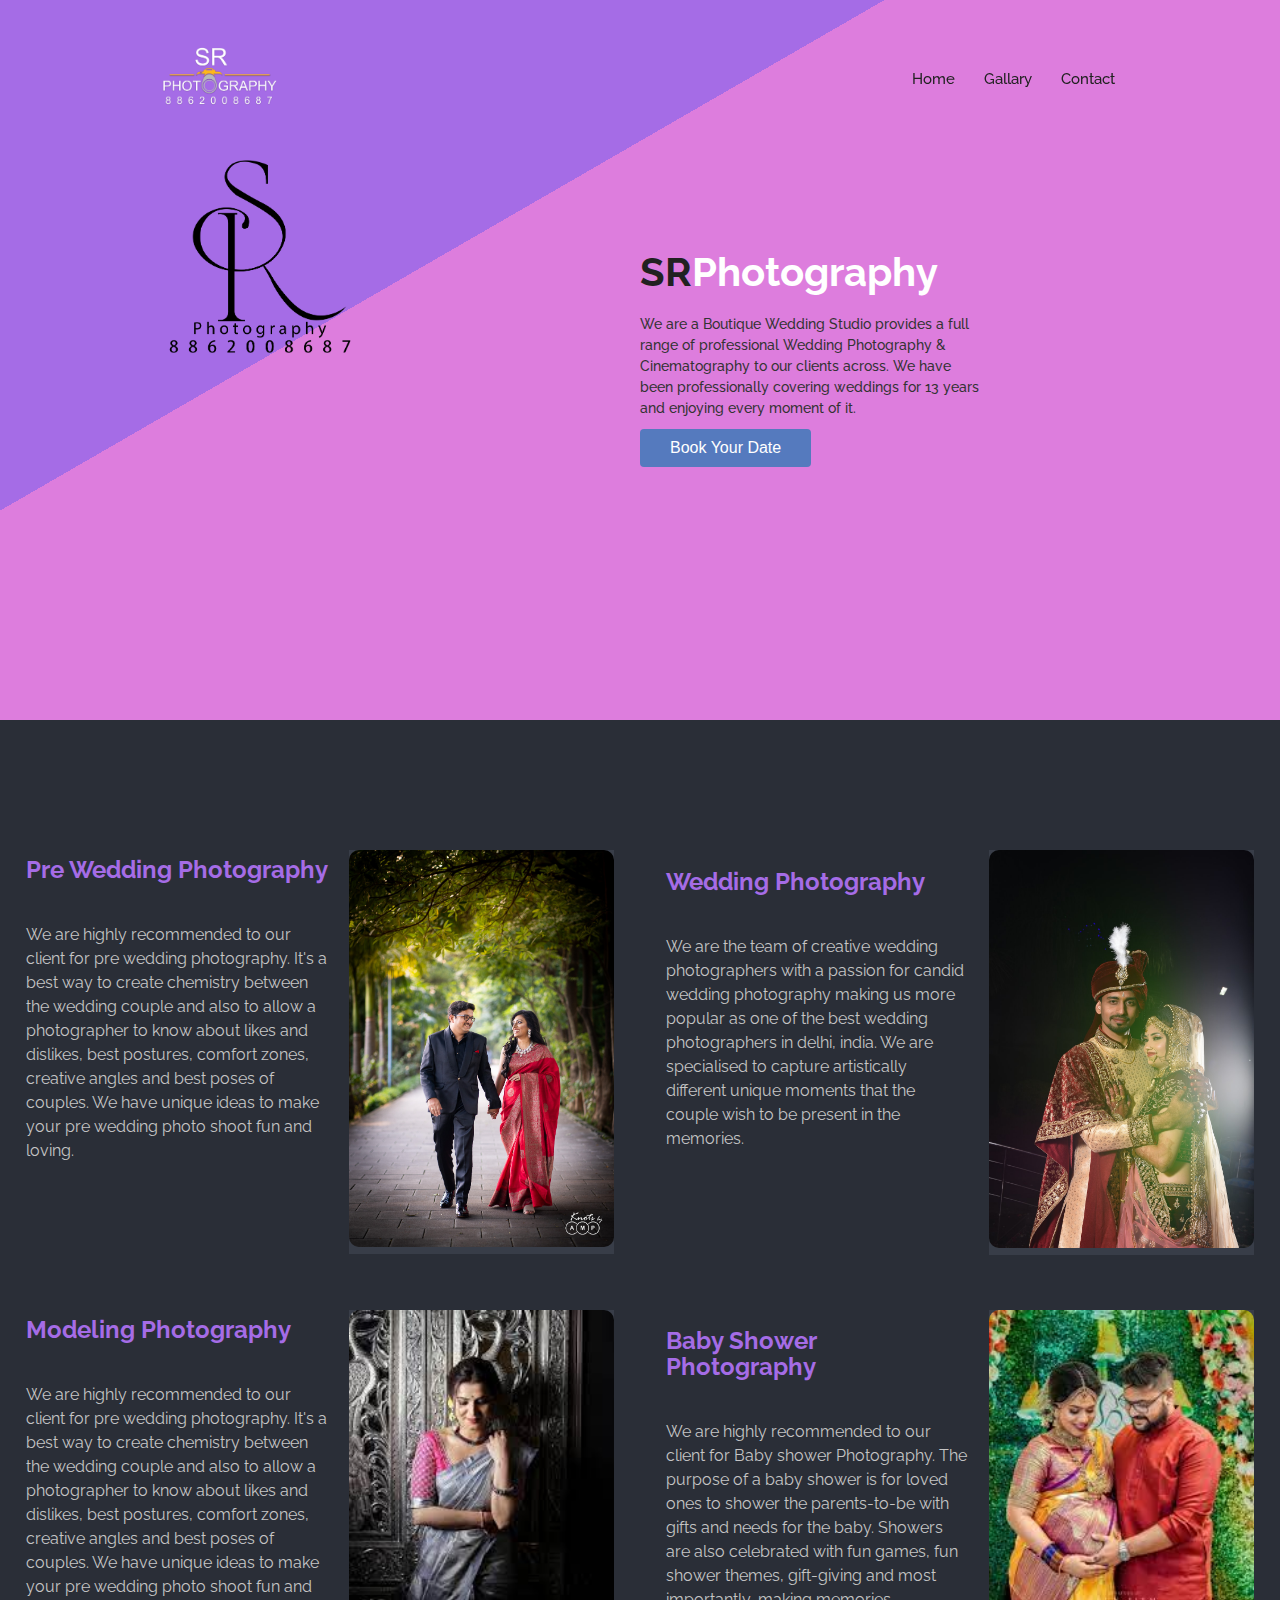
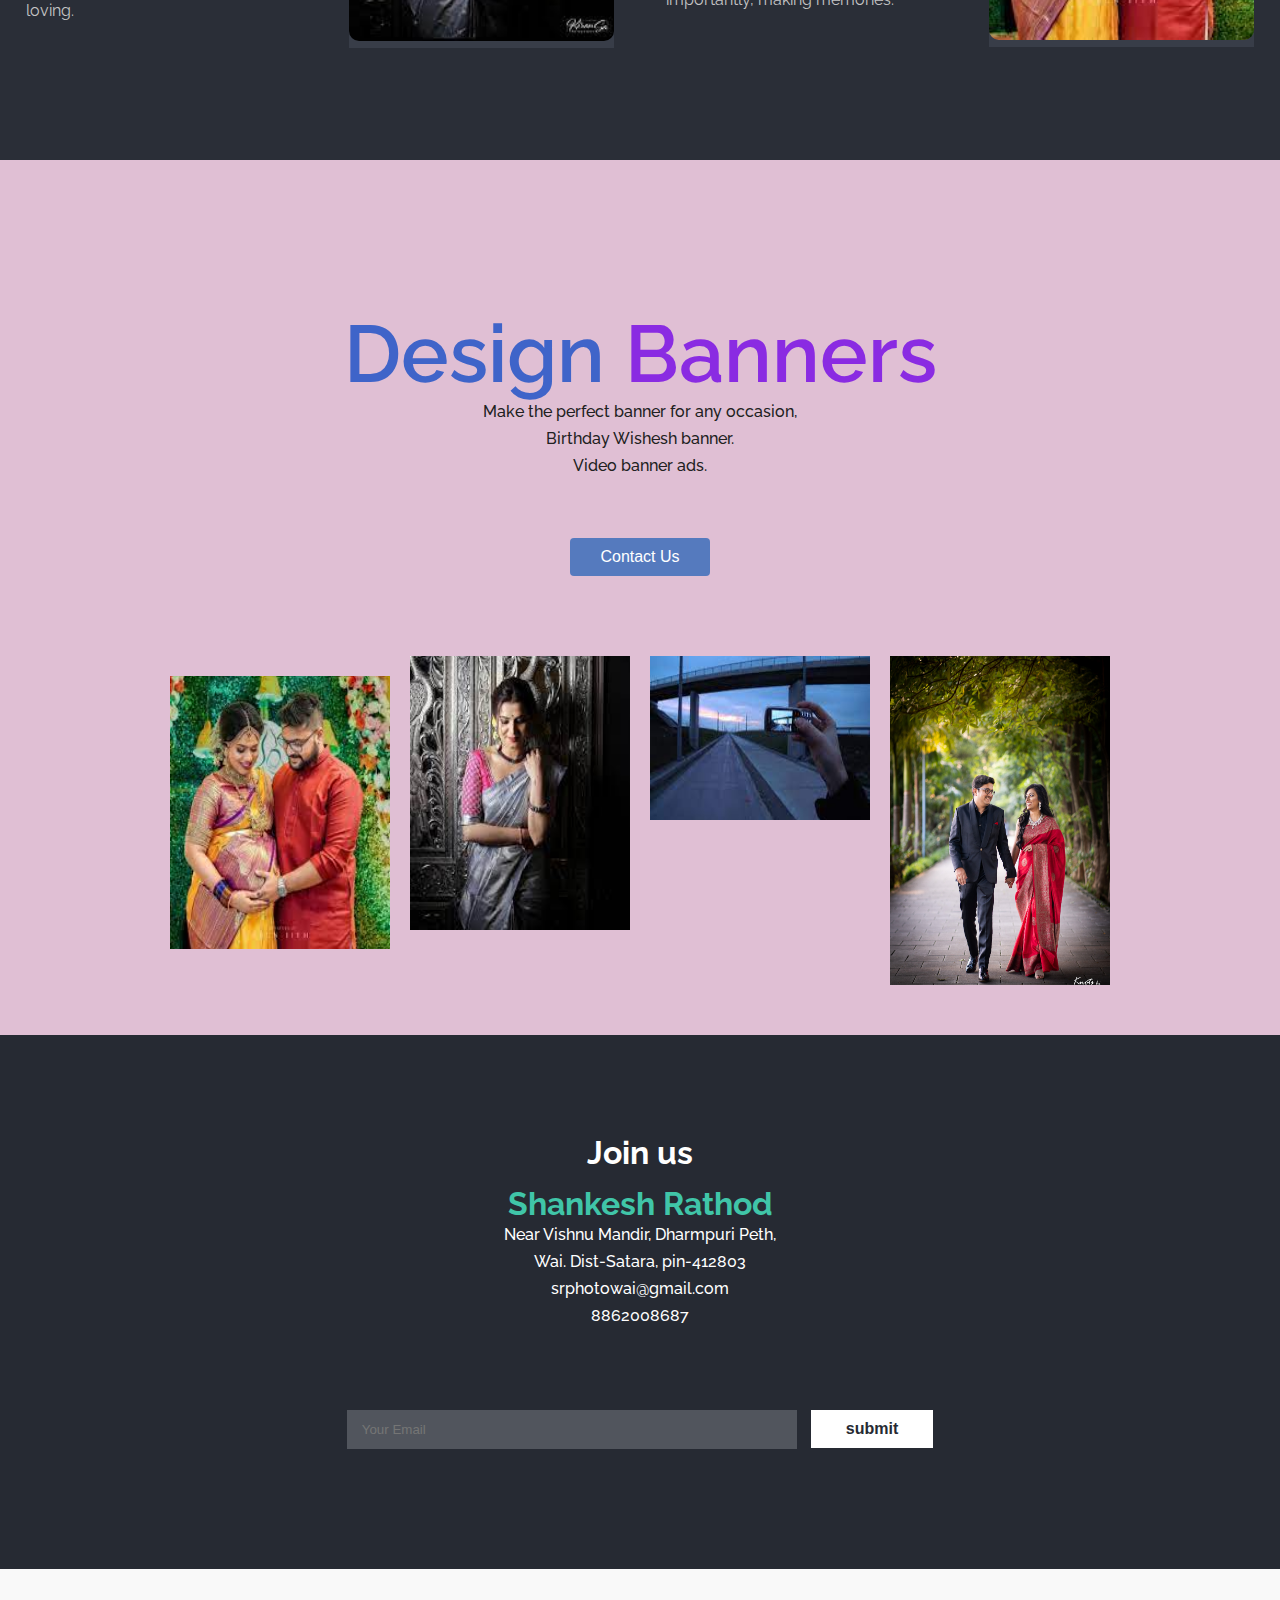
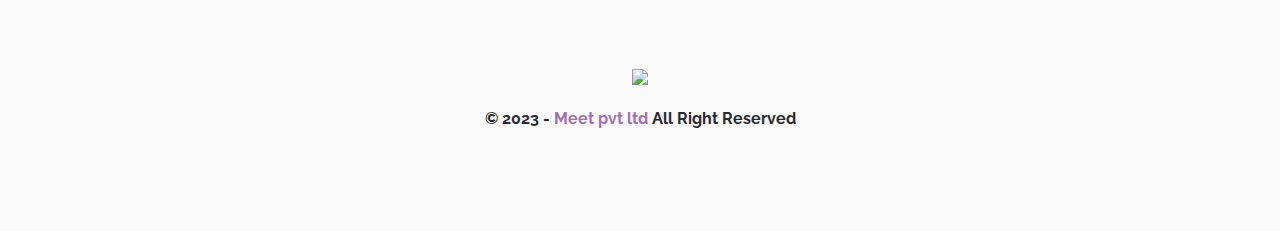
==== index.html @ c3493eb8 "done" ====
<!DOCTYPE html>
<html>
<head>
  <meta charset="utf-8">
  <meta name="viewport" content="width = device-width, initial-scale = 1">
  <title>SR Photography</title>
  <link rel="stylesheet" href="https://cdnjs.cloudflare.com/ajax/libs/font-awesome/6.4.0/css/all.min.css" integrity="sha512-iecdLmaskl7CVkqkXNQ/ZH/XLlvWZOJyj7Yy7tcenmpD1ypASozpmT/E0iPtmFIB46ZmdtAc9eNBvH0H/ZpiBw==" crossorigin="anonymous" referrerpolicy="no-referrer" />

  <!-- add favicon -->
  <link rel="icon" type="logo" href="img/SR LOGO 2023.png">

  <!-- add css -->
  <link rel="stylesheet" type="text/css" href="css/style.css">
  <link rel="stylesheet" type="text/css" href="css/mquery.css">

</head>
<body>

  <!-- Code the whole project so you will be able to learn the things that I have shown to the video: https://youtu.be/Eyc6Idor9No -->

  <!-- header markup -->

  <header>
    <div class="container">
      <div class="logo">
        <img src="img/my logo new 2022.png" alt="" style="width: 120px;">
      </div>

      <nav>
        <ul>
          <li><a href="#">Home</a></li>
          <li><a href="Gallery.html">Gallary</a></li>
          <li><a href="contact.html">Contact</a></li>
        </ul>
      </nav>      
    </div>
  </header>

  <!-- hero section markup -->

  <section class="hero">
    <div class="container">
      <div class="image">
        <img src="img/SR LOGO 2023.png">
      </div>

      <div class="details">
        <div class="top">
          <h2>SR<span>Photography</span> </h2>
          <p>We are a Boutique Wedding Studio provides a full range of professional Wedding Photography & Cinematography to our clients across. We have been professionally covering weddings for 13 years and enjoying every moment of it.

             </p>
          <button><a href="contact.html">Book Your Date</a></button>
        </div>
        

         
      </div>
    </div>
  </section>

  <!-- service section markup -->

  <section class="services">
    <div class="container">
      <div class="left">
        <h3>Pre Wedding Photography</h3>
        <p>We are highly recommended to our client for pre wedding photography.
          It's a best way to create chemistry between the wedding couple and also to allow 
          a photographer to know about likes and dislikes, best postures, comfort zones,
         creative angles and best poses of couples.
          We have unique ideas to make your pre wedding photo shoot fun and loving.</p>
      </div>

      <div class="right">
        <div class="center">            
          <img src="img/Pre-Wedding-at-belapur-3-of-12.jpeg">
        </div>
      </div>
    </div>

    <div class="container">
      <div class="left">
        <h3>Wedding Photography</h3>
        <p> We are the team of creative wedding photographers with a passion for candid wedding photography 
          making us more popular as one of the best wedding photographers in delhi, india. 
          We are specialised to capture artistically different unique moments that the couple wish 
          to be present in the memories.</p>
     </div>
    <div class="right">
        <div class="center">            
          <img src="img/photo-1611106211090-8f3c79eb8552.jpeg">
        </div>
      </div>
    </div>


    <div class="container">
      <div class="left">
        <h3>Modeling Photography</h3>
        <p>We are highly recommended to our client for pre wedding photography.
          It's a best way to create chemistry between the wedding couple and also to allow 
          a photographer to know about likes and dislikes, best postures, comfort zones,
         creative angles and best poses of couples.
          We have unique ideas to make your pre wedding photo shoot fun and loving.</p>
      </div>

      <div class="right">
        <div class="center">            
          <img src="img/download (1).jpeg">
        </div>
      </div>
    </div>

    <div class="container">
      <div class="left">
        <h3>Baby Shower Photography</h3>
        <p>We are highly recommended to our client for Baby shower Photography.
          The purpose of a baby shower is for loved ones to shower the parents-to-be with gifts and needs for the baby. 
          Showers are also celebrated with fun games, 
          fun shower themes, gift-giving and most importantly, making memories.</p>
      </div>

      <div class="right">
        <div class="center">            
          <img src="img/babyshower.jpeg">
        </div>
      </div>
    </div>

  
    
  </section>
  

  <!-- testimonials section markup -->

  <section class="testimonials">
    <div class="container">
      <div class="heading">
        <h2>Design <span style="color: blueviolet;"> Banners</span></h2>
        <p> Make the perfect banner for any occasion, <br> Birthday Wishesh banner.<br>Video banner ads.</p>
        <br><br><button> <a href="contact.html">Contact Us</a> </button>
      </div>
      <div class="gallery">

        <div class="box">
            <img src="img/babyshower.jpeg" alt="" />
            <a href="img/babyshower.jpeg"></a>
        </div>
        <div class="box">
            <img src="img/download (1).jpeg" alt="" />
            <a href="img/download (1).jpeg"> </a>
        </div>
        <div class="box">
            <img src="img/download.jpeg" alt="" />
            <a href="img/download.jpeg"> </a>
        </div>
        <div class="box">
            <img src="img/Pre-Wedding-at-belapur-3-of-12.jpeg" alt="" />
            <a href="img/Pre-Wedding-at-belapur-3-of-12.jpeg"></a>
        </div>
        
    </div>
       
    </div>
  </section>

  <!-- join section markup -->

  <section class="join">
    <div class="container">
      <div class="heading">
        <h3>Join us</h3>
        <h1 style="color: rgb(64, 197, 168);">Shankesh Rathod</h1>
        <p>Near Vishnu Mandir, Dharmpuri Peth, <br>Wai. Dist-Satara, pin-412803</p>
        <p>srphotowai@gmail.com</p>
        <p>8862008687</p>
         
      </div>

      <div class="action">
        <form>
          <input type="email" name="email" id="mail" placeholder="Your Email" autocomplete="off">
          <input type="submit" name="submit" value="submit">
        </form>
      </div>
    </div>
  </section>

  <!-- footer markup -->

  <footer>
    <div class="container">
      <img src="img/logo.png">

      <p>&copy; 2023 - <a href="#">Meet pvt ltd</a> All Right Reserved</p>
    </div>
  </footer>

  <!-- add javascript -->
  <script type="text/javascript" src="js/script.js"></script>

</body>
</html>
---- css/style.css ----
@import url('https://fonts.googleapis.com/css2?family=Raleway:wght@400;500;600;700&display=swap');
/*google fonts*/

* {
  box-sizing: border-box;
  padding: 0;
  margin: 0;
}

body {
  font-family: 'Raleway', sans-serif;
  font-size: 16px;
  font-weight: normal;
  line-height: 1.5;

  color: #212121;

  position: relative;
}


h1, h2, h3 {
  line-height: 1.1;
}

img {
  display: inline-block;
  max-width: 100%;
}

a {
  display: inline-block;
  text-decoration: none;
  color: tomato;
}

/*ends base*/

.container {
  width: 960px;
  max-width: 95%;
  margin: 0 auto;
}

.heading {
  padding: 100px 0 80px;
  text-align: center;
}

.heading h3 {
  font-size: 2em;
  color: #fff;
  margin-bottom: 15px;
}

.heading p {
  line-height: 1.7;
  font-weight: 500;
}

/*ends basic*/

header {
  padding: 40px 0 30px;
  background: transparent;
  transition-duration: .3s;
  transition-property: background, padding, color;

  position: fixed;
  top: 0;
  left: 0;
  right: 0;
  z-index: 5;
}

header.sticky {
  padding: 15px 0px;
  background: #93bdb4;
   
}

header .container {
  display: flex;
  flex-wrap: wrap;
  align-items: center;
  justify-content: space-between;
}

header .logo h2 a {
  text-transform: uppercase;
  font-weight: 700;
  color: #fcfcfc;
  letter-spacing: 2px;
  transition: .3s color;
}

header.sticky .logo h2 a {
  color: #262a34;
}

header nav ul {
  list-style: none;
}

header nav ul li {
  display: inline-block;
}

header nav ul li a {
  font-size: .95em;
  font-weight: 500;
  margin-left: 15px;
  padding: 0px 5px 3px;
  border-bottom: 2px solid transparent;
  color: #212121;
  transition: .3s border-bottom;
}

header nav ul li a:hover {
  border-bottom: 2px solid #212121;
}

header.sticky nav ul li a {
  font-weight: 600;
}

/*ends header*/

.hero {
  height: 80vh;
  padding: 250px 0px 100px;
  background-color: #8c54d6;
  background: linear-gradient(150deg, #a56ce6 35%, #dd7ddd 35%);

  position: relative;
}

.hero .container {
  display: flex;
  align-items: center;
  justify-content: space-between;
}

.hero .image { width: 30%;}

.hero .image img {
  position: absolute;
  top: 150px;
  bottom: 50px;
  z-index: 1;
  width: 200px;
}

.hero .details { width: 50%;}

 

.hero .details .top h2 {
  font-size: 2.5em;
  font-weight: 700;
  margin-bottom: 20px;
}
.hero .details .top button {
  border: none;
  padding: 10px 30px;
  border-radius: 4px;
  background: #557abe;
  color: #f1e2e2;
  font-weight: 500;
  font-size: 16px;
  transition: .3s background;
  margin-top: 10px;
}

.hero .details .top button a{
  color: white;
}

.hero .details .top button:hover  {
  background: #0d1312;
}
.hero .details .top h2 span { color: #fff;}

.hero .details .top p { 
  width: 340px;
  max-width: 100%;
  font-weight: 500;
  color: #333;
  font-size: 14px;
}

/*ends hero*/

.services {
  background: #2A2E37;
  color: #fefefe;
  padding: 100px 0;
  display: grid;
  grid-template-columns: auto auto;
  position: relative;
  z-index: 2;
  row-gap: 80px;
}

.services .container {
  width: 100%;
  display: flex;
  /* flex-wrap: wrap; */
  align-items: center;
  justify-content: space-around;
}

.services .left {
  width: 320px;
  margin: 30px 10px; 
}

.services .left h3 {
  font-size: 1.5em;
  margin-bottom: 40px;
  color: #a56ce6 ;
}

.services .left p {
  color: #c5c5c5;
  /* margin-bottom: 50px; */
}

.services .right {
  width: 280px; 
  height: 320px;
  margin: 30px 10px; 
}

.services .right .center {
  background: #383d48;
   
}
.services .right .center img {
  width: 100%;
  height: 100%;
  border-radius: 10px;

}

/*ends services*/

.testimonials {
  background: #e0bfd4;
  padding: 50px 0px;

  position: relative;
}

.testimonials .container .heading h2{
  color: #3f64c9;
 
  font-weight: 600;
  font-size: 5em;
}
.testimonials .container .heading button {
  border: none;
  padding: 10px 30px;
  border-radius: 4px;
  background: #557abe;
  color: #fff;
  font-weight: 500;
  font-size: 16px;
  transition: .3s background;
  margin-top: 10px;
}
.testimonials .container .heading button:hover  {
  background: #0d1312;
}
.testimonials .container .heading button a{
  color: white;
}


.gallery {
  position: relative;
  column-count: 4;
  column-gap: 0;
  width: 100%;
  
}

.box {
  position: relative;
  transform-style: preserve-3d;
  overflow: hidden;
  display: grid;
  place-items: center;
  transform: translate(0, 0) rotateX(0deg) rotateY(0deg);
  margin: 20px 10px;
  page-break-inside: avoid;
  perspective: 512px;
  transition: 0.3s ease-out;
}

.box img {
  width: calc(100% + 50px);
  height: calc(100% + 50px);
  pointer-events: none;
  transition: 0.3s ease-out;
}

/*ends testimonials*/

.join {
  position: relative;
  z-index: 3;

  background: #262a33;
  color: #fff;
  padding: 0 0 100px;
}

.join .heading h3 {color: #fff;}

.join .action form {text-align: center;}

.join .action form input[type="email"] {
  width: 450px;
  max-width: 100%;
  padding: 12px 15px;
  background-color: #51555d;
  color: #fff;
  border: none;
  outline: none;
  margin: 0 10px 20px 0;
}

.join .action form input[type="submit"] {
  padding: 10px 35px;
  border: none;
  outline: none;
  background: #ffffff;
  color: #262a33;
  font-size: 1em;
  font-weight: 600;
  cursor: pointer;
  transition-duration: .3s;
  transition-property: color, background;
}

.join .action form input[type="submit"]:hover {
  background: #d2d2d2;
  color: #000000;
}

/*ends join*/

footer {
  background-color: #f9f9f9;
  padding: 100px 0px;
}

footer .container {text-align: center;}

footer img {
  margin-bottom: 15px;
}

footer p {
  font-weight: 700;
  color: #262a34;
}

footer p a {color: #a46db8;}

footer p a:hover {
  text-decoration: underline;
}
---- css/mquery.css ----
@media screen and (max-width: 990px) {
  .testimonials .box {
    display: flex;
    flex-wrap: wrap;
    align-items: center;
    justify-content: space-between;
  }

  .testimonials .left {
    width: 25%;
    height: 450px;
  }

  .testimonials .left img {
    position: absolute;
  }

  .testimonials .right {
    width: 60%;
  }
}

@media screen and (max-width: 900px) {
  .testimonials .box {
    display: flex;
    flex-wrap: wrap;
    align-items: center;
    justify-content: space-between;
  }

  .testimonials .left {
    width: 0%;
    height: auto;
  }

  .testimonials .left img {
    display: none;
  }

  .testimonials .right {
    width: 85%;
    margin: 0 auto;
  }
}

@media screen and (max-width: 880px) {
  .hero {
    height: 70vh;
    padding: 200px 0px 80px;
  }

  .hero .container {
    display: flex;
    align-items: center;
    justify-content: space-between;
  }

  .hero .image { width: 0%;}

  .hero .image img {
    display: none;
  }

  .hero .details { width: 90%;}

  .hero .details .top {
    margin-bottom: 60px;
  }

  .hero .details .top h2 {
    font-size: 2em;
    margin-bottom: 40px;
  }

  .hero .details .top p { 
    width: 400px;
    max-width: 100%;
  }
  .services{
    grid-template-columns: auto !important; 
  }
  .services .container{
    flex-wrap: wrap;
  }
  .testimonials .container .heading h2{
   
    font-size: 2em;
  }
  .testimonials .container .heading p{
   
    font-size: 14px;
  }
  .gallery {
    position: relative;
    column-count: 1;
    column-gap: 0;
    width: 100%;
    min-height: 100vh;
  }
  .box img {
    width: 100%;
    height: 100%;
  
  }
}
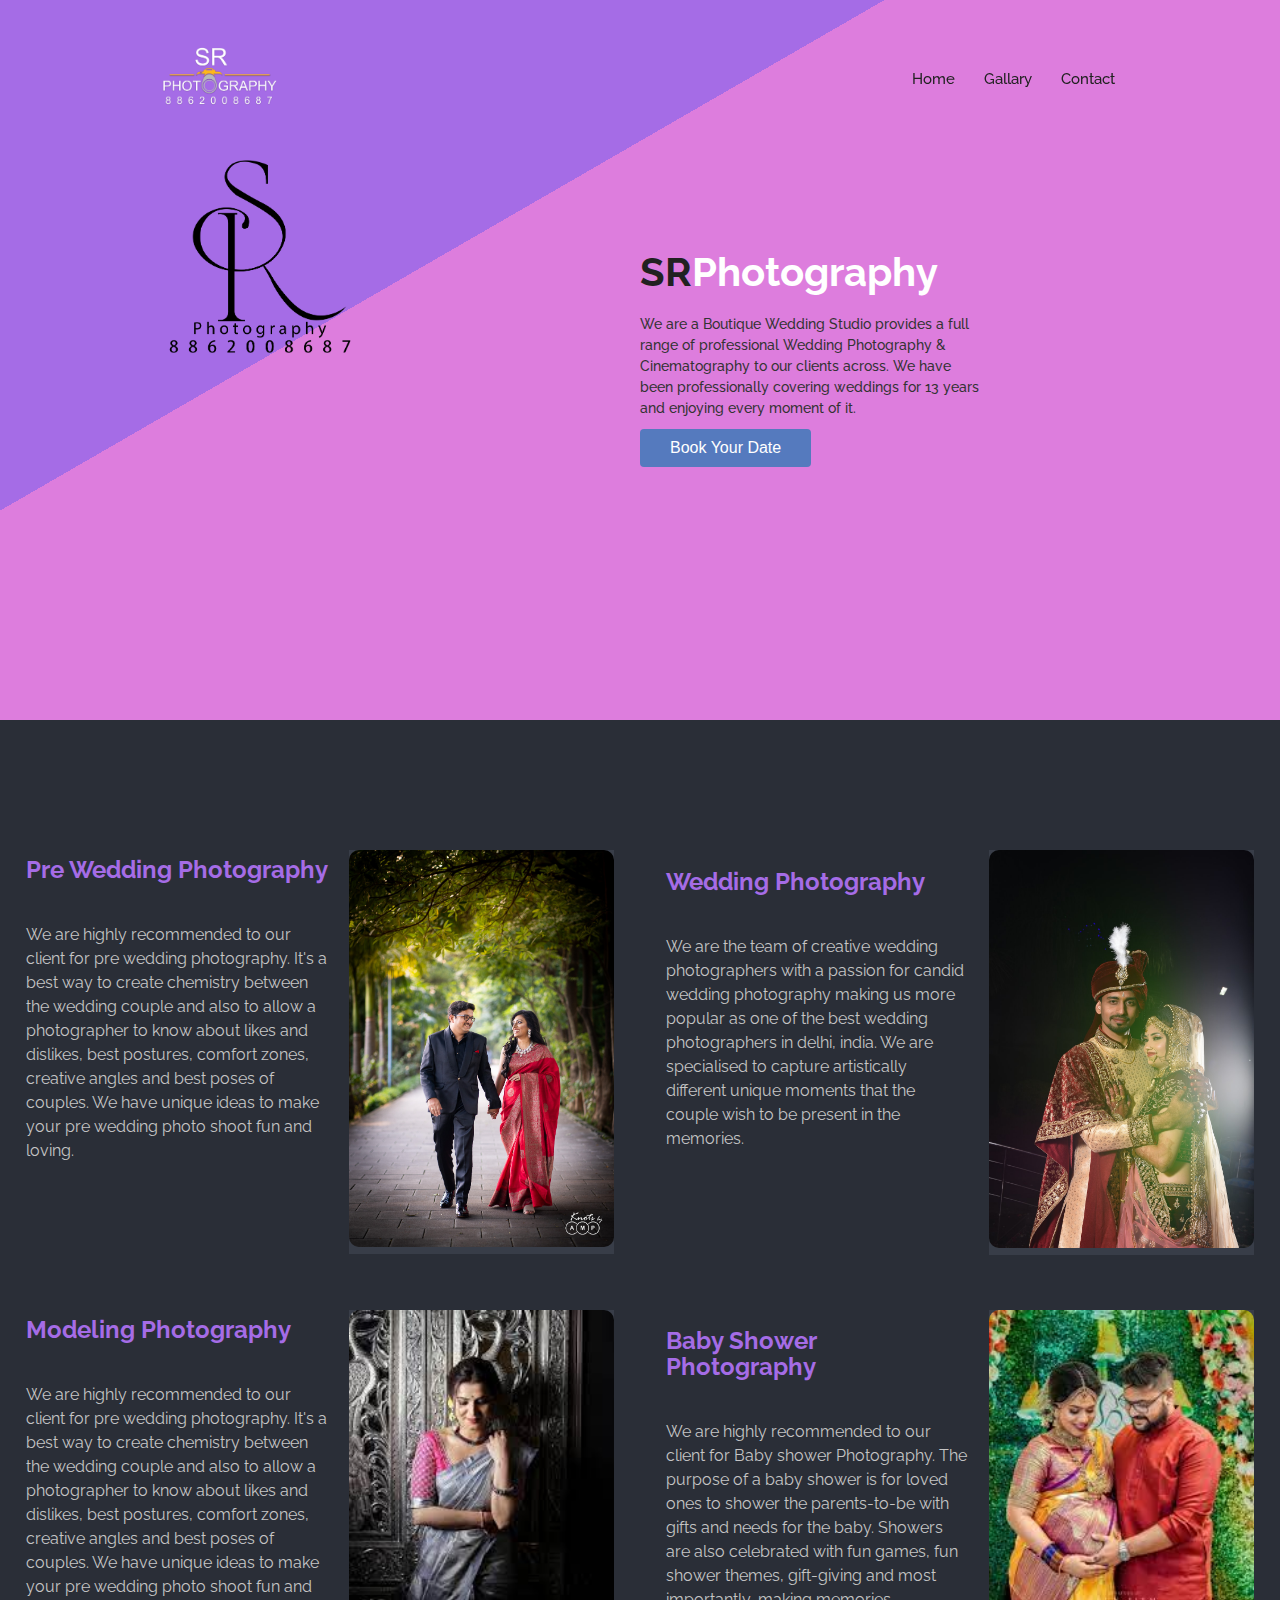
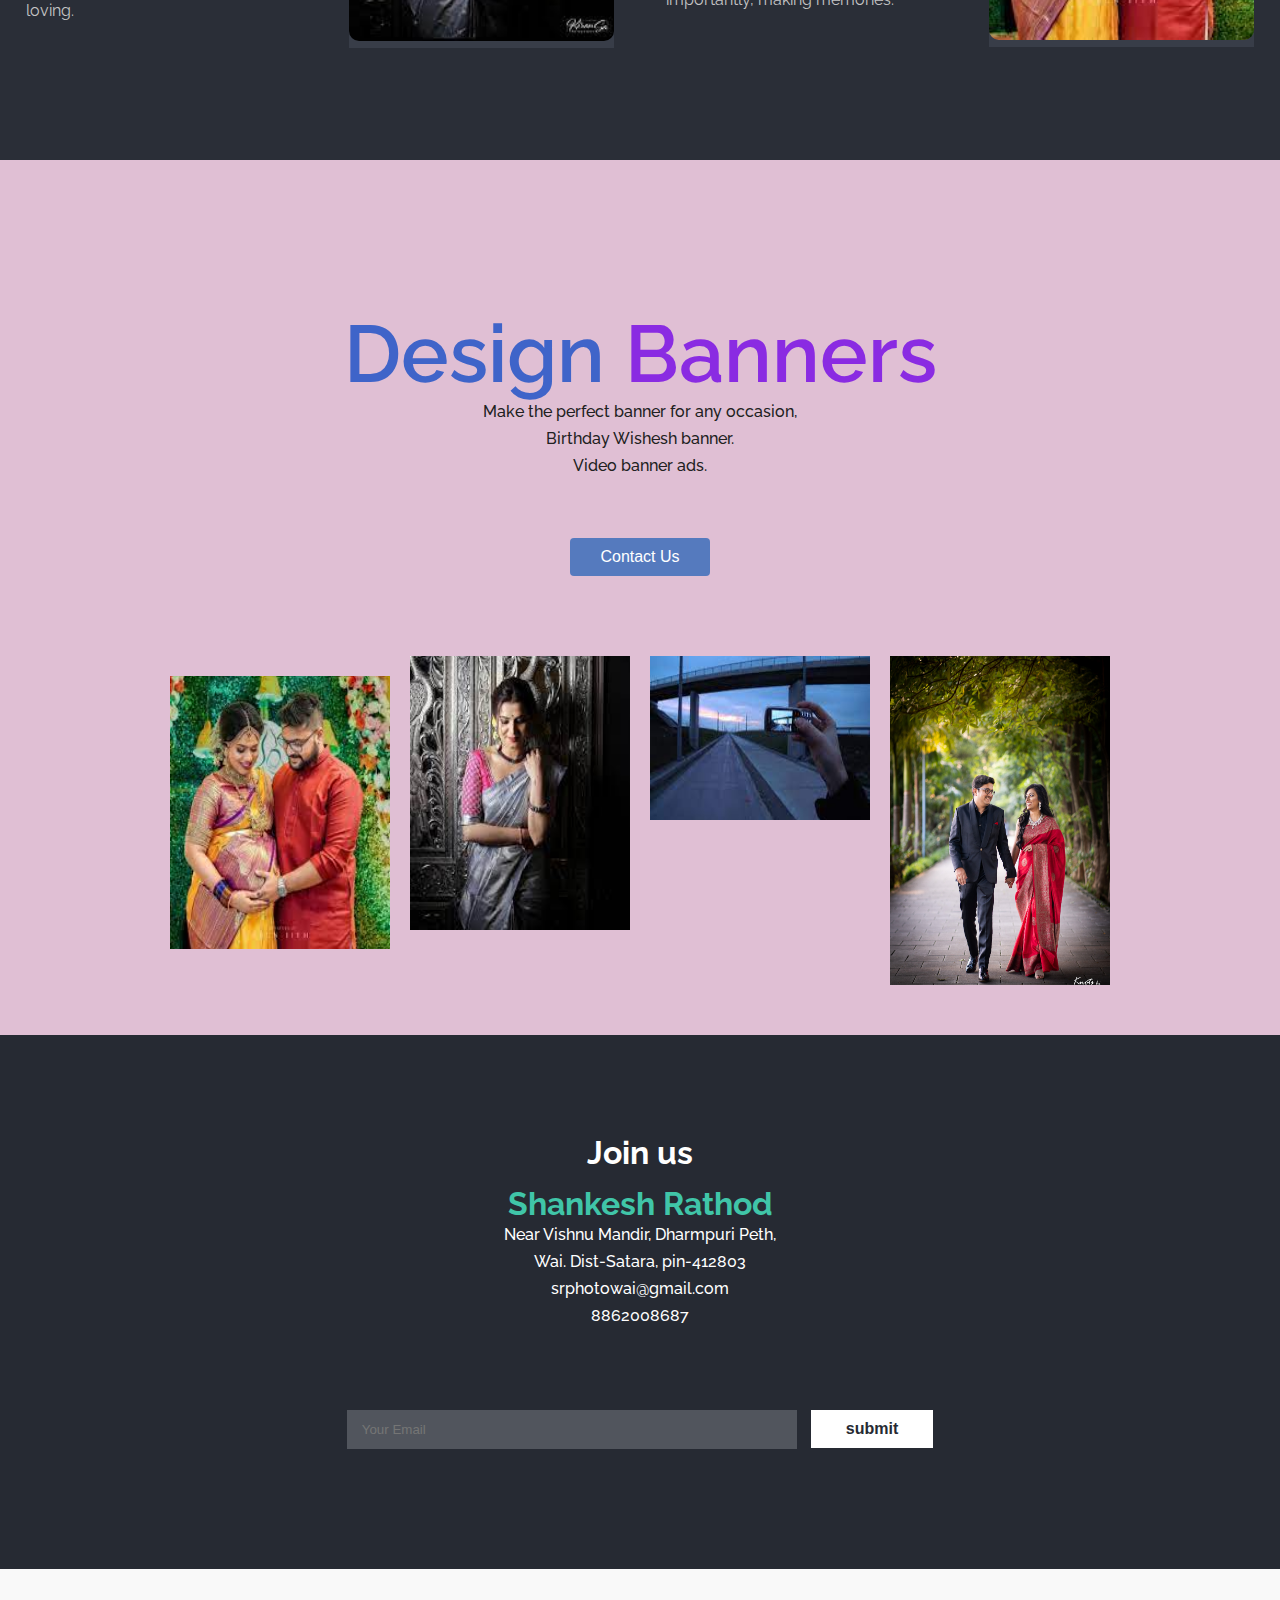
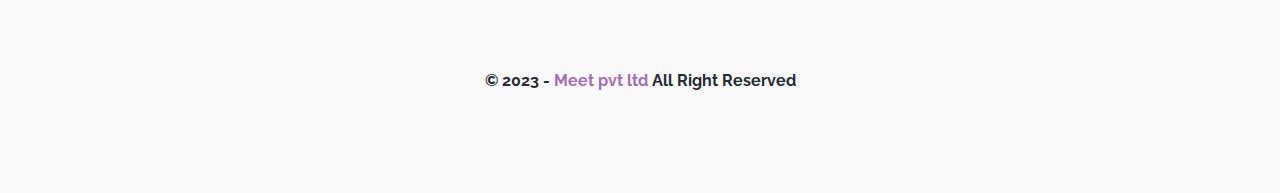
==== commit 2c7fed58: "it778t" ====
--- a/index.html
+++ b/index.html
@@ -192,7 +192,7 @@
 
   <footer>
     <div class="container">
-      <img src="img/logo.png">
+
 
       <p>&copy; 2023 - <a href="#">Meet pvt ltd</a> All Right Reserved</p>
     </div>
@@ -202,4 +202,4 @@
   <script type="text/javascript" src="js/script.js"></script>
 
 </body>
-</html>+</html>
